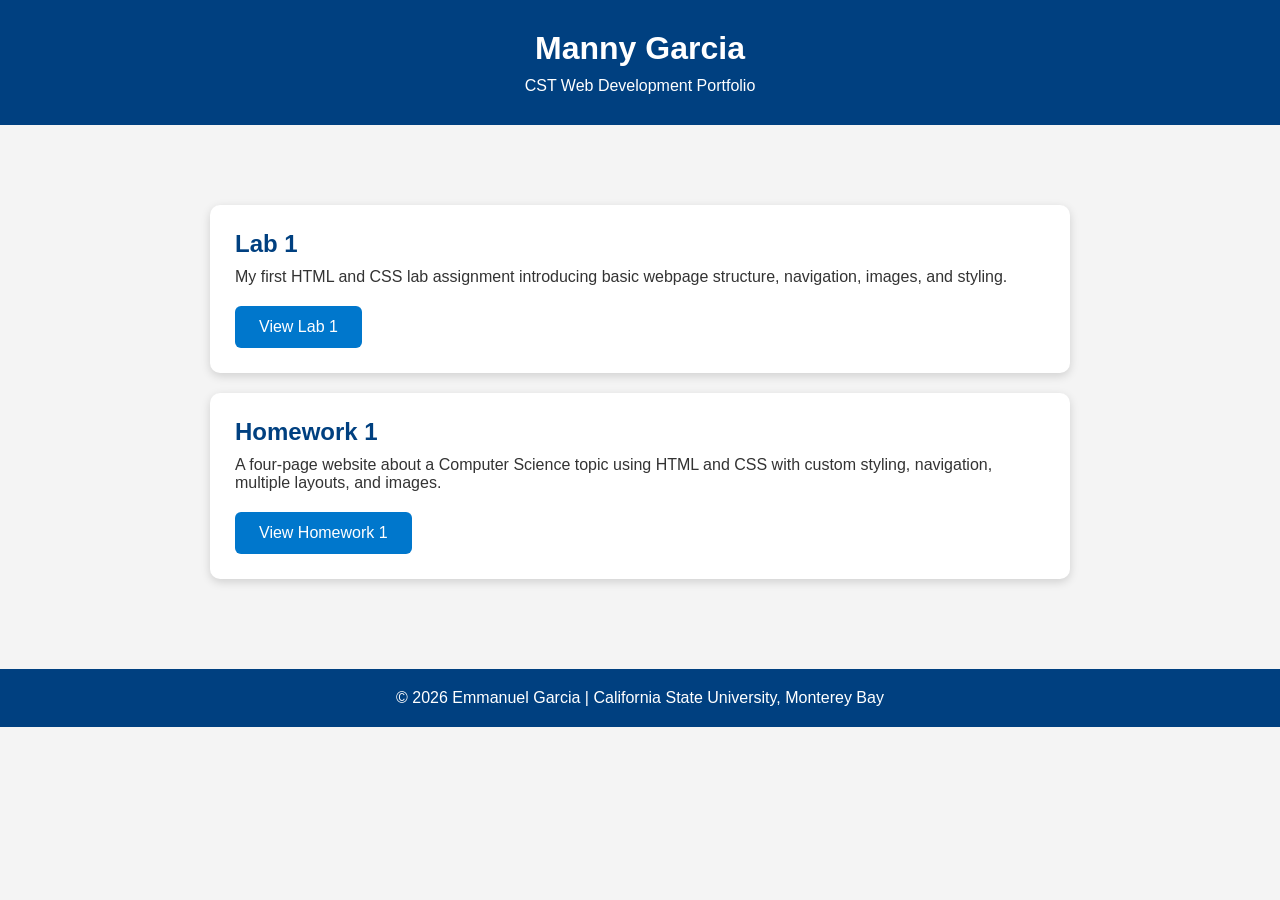
==== index.html @ ed405190 "Update index.html" ====
<!DOCTYPE html>
<html lang="en">
<head>
    <meta charset="UTF-8">
    <meta name="viewport" content="width=device-width, initial-scale=1.0">
    <title>Emmanuel Garcia | CST 336 Web Development</title>

    <style>
        *{
            margin:0;
            padding:0;
            box-sizing:border-box;
        }

        body{
            font-family:Arial, Helvetica, sans-serif;
            background:#f4f4f4;
            color:#333;
        }

        header{
            background:#004080;
            color:white;
            padding:30px;
            text-align:center;
        }

        header h1{
            margin-bottom:10px;
        }

        main{
            max-width:900px;
            margin:40px auto;
            padding:20px;
        }

        .assignment{
            background:white;
            margin:20px 0;
            padding:25px;
            border-radius:10px;
            box-shadow:0 3px 10px rgba(0,0,0,.15);
        }

        .assignment h2{
            color:#004080;
            margin-bottom:10px;
        }

        .assignment p{
            margin-bottom:20px;
        }

        a.button{
            display:inline-block;
            background:#0077cc;
            color:white;
            text-decoration:none;
            padding:12px 24px;
            border-radius:6px;
            transition:.3s;
        }

        a.button:hover{
            background:#005fa3;
        }

        footer{
            margin-top:50px;
            text-align:center;
            padding:20px;
            background:#004080;
            color:white;
        }
    </style>

</head>

<body>

<header>
    <h1>Manny Garcia</h1>
    <p>CST Web Development Portfolio</p>
</header>

<main>

    <div class="assignment">
        <h2>Lab 1</h2>
        <p>
            My first HTML and CSS lab assignment introducing basic webpage
            structure, navigation, images, and styling.
        </p>

        <a class="button" href="lab1/">View Lab 1</a>
    </div>

    <div class="assignment">
        <h2>Homework 1</h2>
        <p>
            A four-page website about a Computer Science topic using HTML and
            CSS with custom styling, navigation, multiple layouts, and images.
        </p>

        <a class="button" href="hw1/">View Homework 1</a>
    </div>

</main>

<footer>
    <p>&copy; 2026 Emmanuel Garcia | California State University, Monterey Bay</p>
</footer>

</body>
</html>
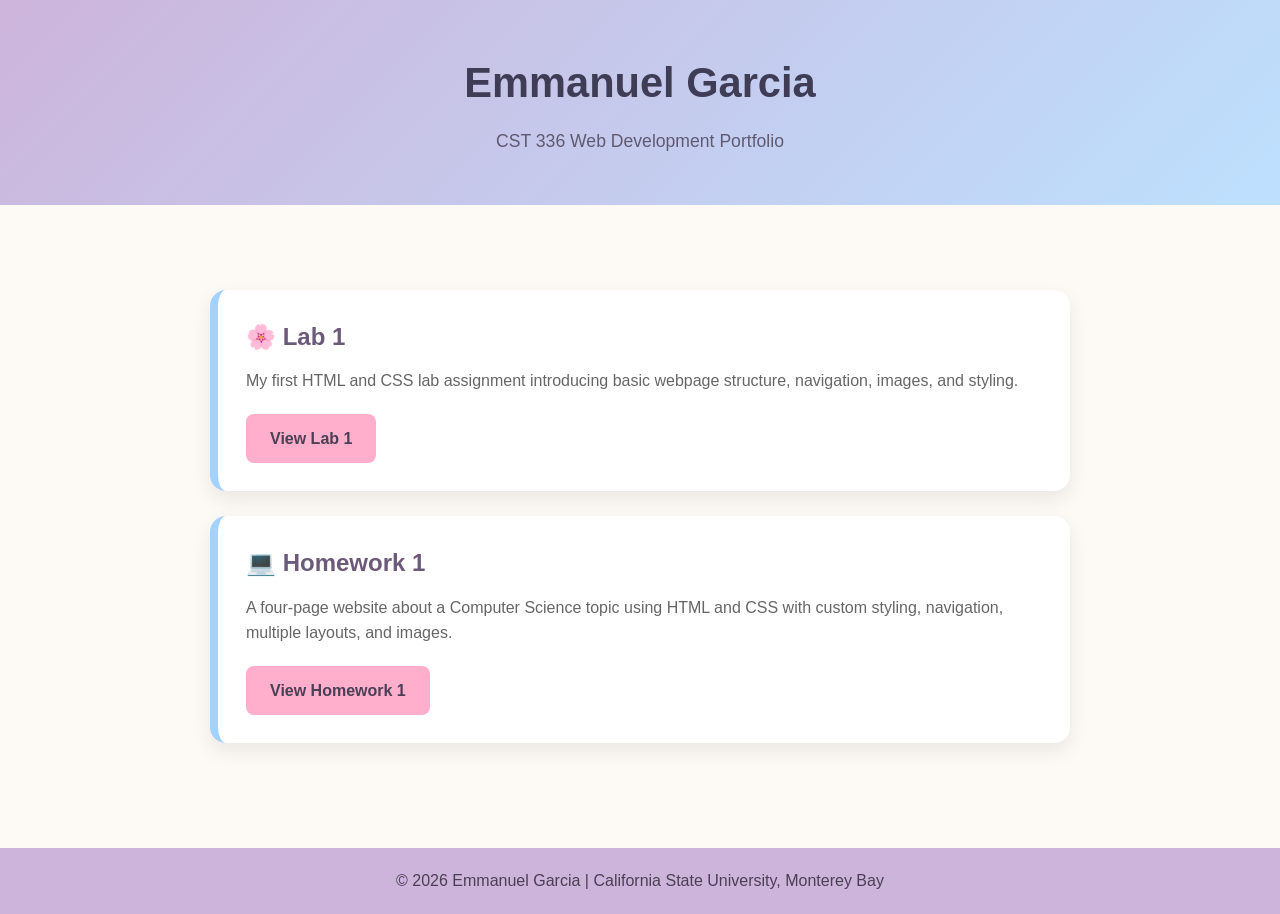
==== commit 088b3ff4: "Revamp styles and update header content Updated styles for body, header, and assignment sections. Ch" ====
--- a/index.html
+++ b/index.html
@@ -13,20 +13,27 @@
         }
 
         body{
-            font-family:Arial, Helvetica, sans-serif;
-            background:#f4f4f4;
-            color:#333;
+            font-family: Arial, Helvetica, sans-serif;
+            background:#fdfaf6;
+            color:#4a4a4a;
+            line-height:1.6;
         }
 
         header{
-            background:#004080;
-            color:white;
-            padding:30px;
+            background:linear-gradient(135deg, #cdb4db, #bde0fe);
+            color:#3f3d56;
+            padding:50px 20px;
             text-align:center;
         }
 
         header h1{
+            font-size:2.6rem;
             margin-bottom:10px;
+        }
+
+        header p{
+            font-size:1.1rem;
+            color:#5f5a72;
         }
 
         main{
@@ -36,42 +43,52 @@
         }
 
         .assignment{
-            background:white;
-            margin:20px 0;
-            padding:25px;
-            border-radius:10px;
-            box-shadow:0 3px 10px rgba(0,0,0,.15);
+            background:#ffffff;
+            margin:25px 0;
+            padding:28px;
+            border-radius:16px;
+            border-left:8px solid #a2d2ff;
+            box-shadow:0 8px 20px rgba(0,0,0,.08);
+            transition:transform .25s ease, box-shadow .25s ease;
+        }
+
+        .assignment:hover{
+            transform:translateY(-5px);
+            box-shadow:0 12px 28px rgba(0,0,0,.12);
         }
 
         .assignment h2{
-            color:#004080;
-            margin-bottom:10px;
+            color:#6d597a;
+            margin-bottom:12px;
         }
 
         .assignment p{
+            color:#666;
             margin-bottom:20px;
         }
 
         a.button{
             display:inline-block;
-            background:#0077cc;
-            color:white;
+            background:#ffafcc;
+            color:#4a3f55;
             text-decoration:none;
             padding:12px 24px;
-            border-radius:6px;
-            transition:.3s;
+            border-radius:8px;
+            font-weight:bold;
+            transition:all .25s ease;
         }
 
         a.button:hover{
-            background:#005fa3;
+            background:#ffc8dd;
+            transform:scale(1.05);
         }
 
         footer{
-            margin-top:50px;
+            margin-top:60px;
             text-align:center;
             padding:20px;
-            background:#004080;
-            color:white;
+            background:#cdb4db;
+            color:#4a3f55;
         }
     </style>
 
@@ -80,14 +97,14 @@
 <body>
 
 <header>
-    <h1>Manny Garcia</h1>
-    <p>CST Web Development Portfolio</p>
+    <h1>Emmanuel Garcia</h1>
+    <p>CST 336 Web Development Portfolio</p>
 </header>
 
 <main>
 
     <div class="assignment">
-        <h2>Lab 1</h2>
+        <h2>🌸 Lab 1</h2>
         <p>
             My first HTML and CSS lab assignment introducing basic webpage
             structure, navigation, images, and styling.
@@ -97,7 +114,7 @@
     </div>
 
     <div class="assignment">
-        <h2>Homework 1</h2>
+        <h2>💻 Homework 1</h2>
         <p>
             A four-page website about a Computer Science topic using HTML and
             CSS with custom styling, navigation, multiple layouts, and images.
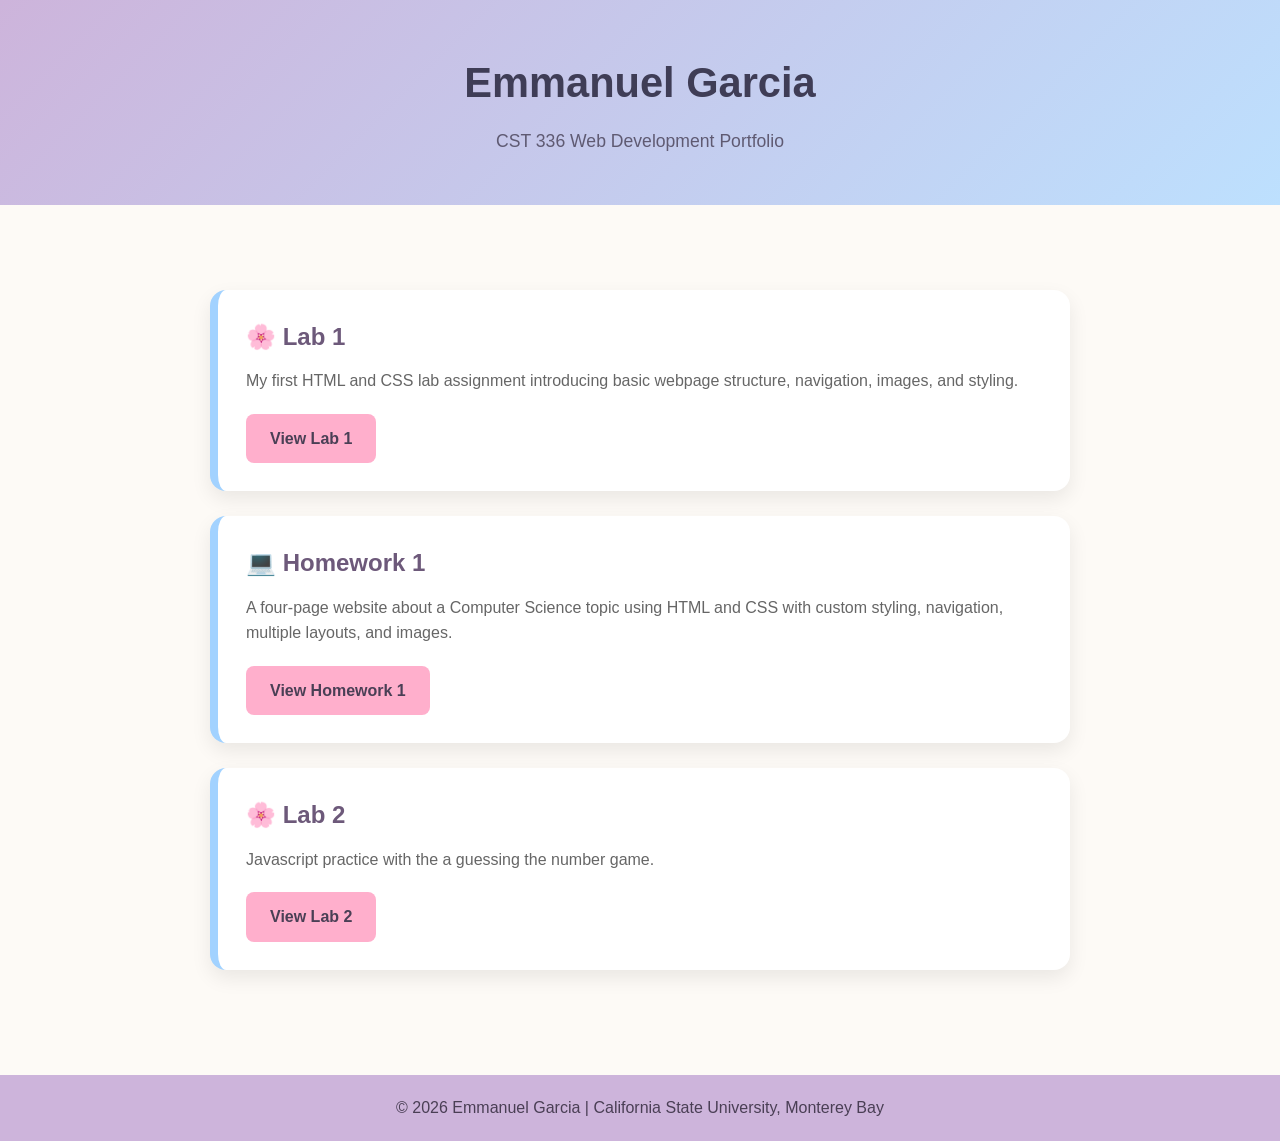
==== commit edb13f71: "Add Lab 2 assignment section to index.html" ====
--- a/index.html
+++ b/index.html
@@ -122,6 +122,15 @@
 
         <a class="button" href="hw1/">View Homework 1</a>
     </div>
+    
+    <div class="assignment">
+        <h2>🌸 Lab 2</h2>
+        <p>
+            Javascript practice with the a guessing the number game. 
+        </p>
+
+        <a class="button" href="lab2/">View Lab 2</a>
+    </div>
 
 </main>
 
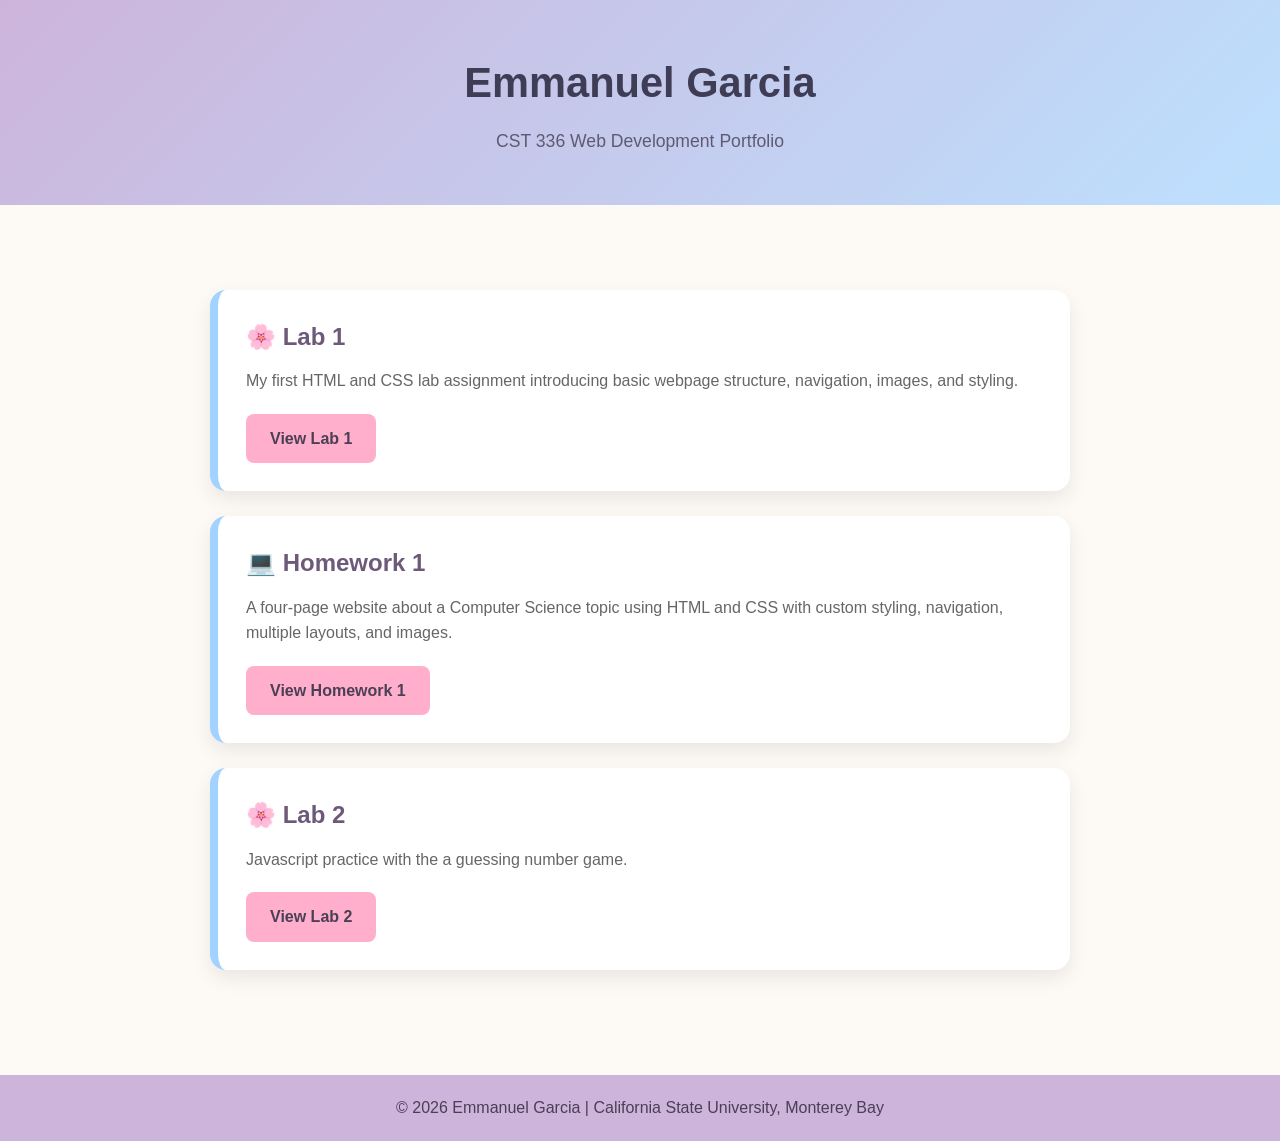
==== commit 606c4491: "Fix typo in Lab 2 description" ====
--- a/index.html
+++ b/index.html
@@ -126,7 +126,7 @@
     <div class="assignment">
         <h2>🌸 Lab 2</h2>
         <p>
-            Javascript practice with the a guessing the number game. 
+            Javascript practice with the a guessing number game. 
         </p>
 
         <a class="button" href="lab2/">View Lab 2</a>
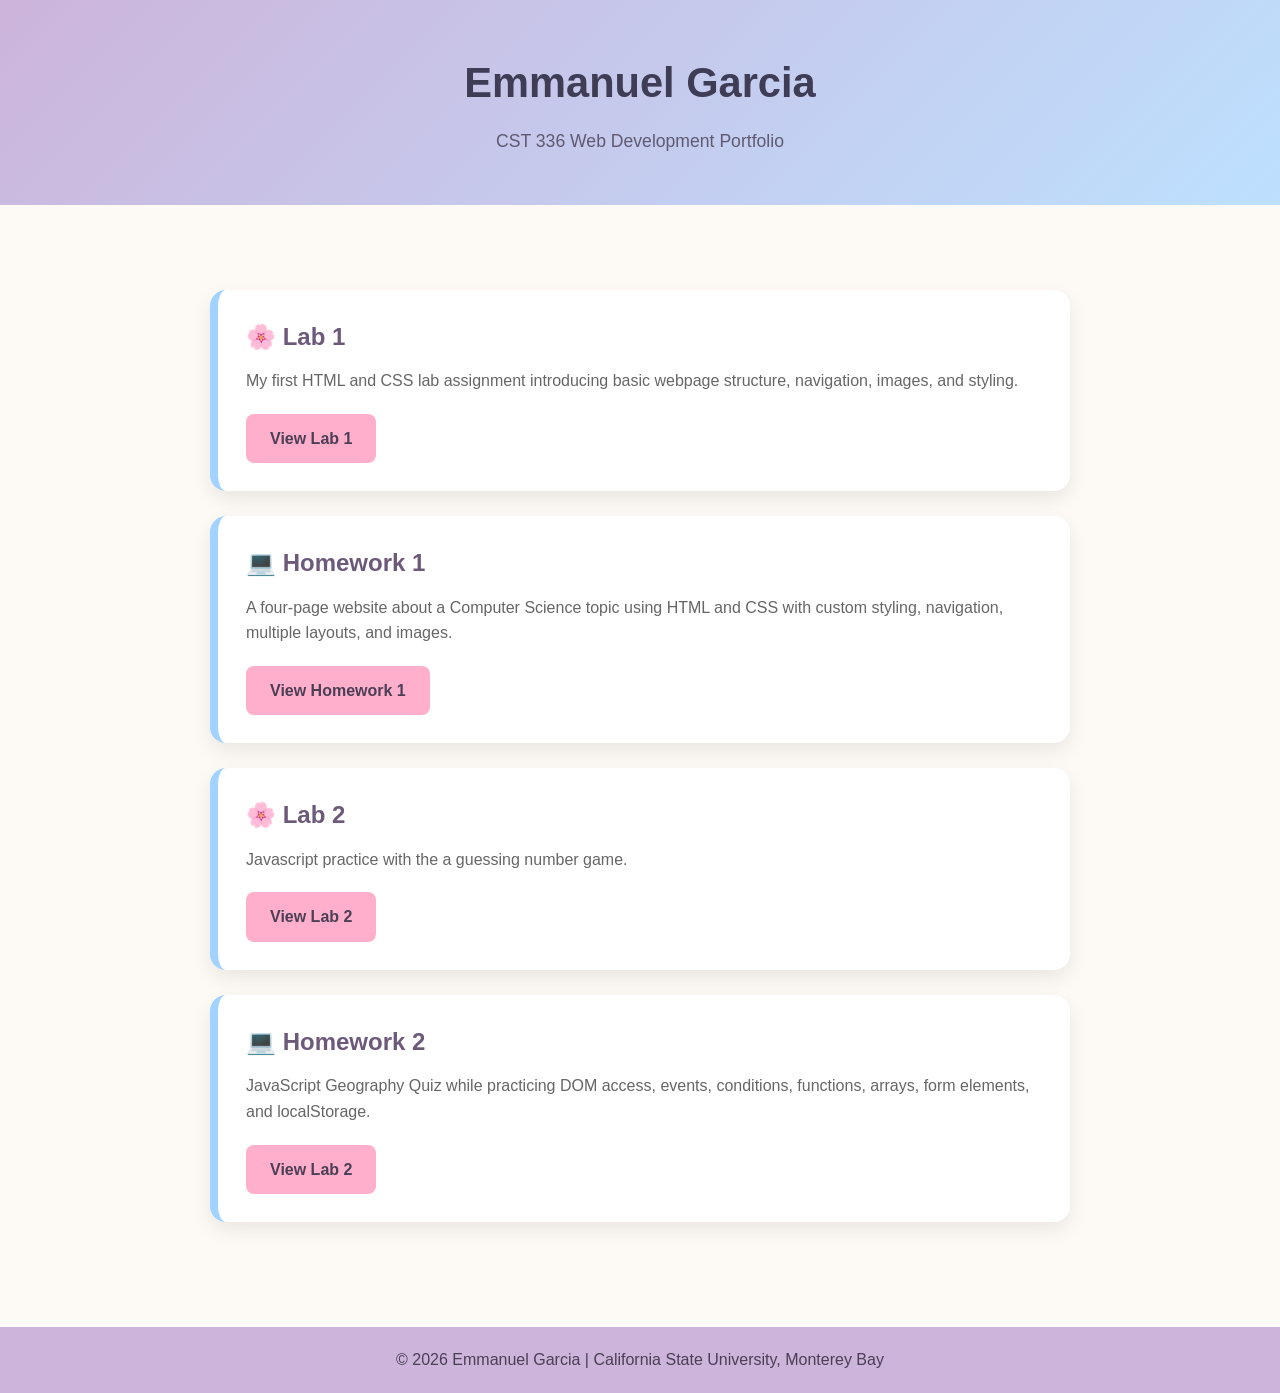
==== commit 03edf0d9: "Add Homework 2 section to index.html Added Homework 2 section with description and link." ====
--- a/index.html
+++ b/index.html
@@ -132,6 +132,15 @@
         <a class="button" href="lab2/">View Lab 2</a>
     </div>
 
+    <div class="assignment">
+        <h2>💻 Homework 2</h2>
+        <p>
+            JavaScript Geography Quiz while practicing DOM access, events, conditions, functions, arrays, form elements, and localStorage.
+        </p>
+
+        <a class="button" href="hw2/">View Lab 2</a>
+    </div>
+
 </main>
 
 <footer>
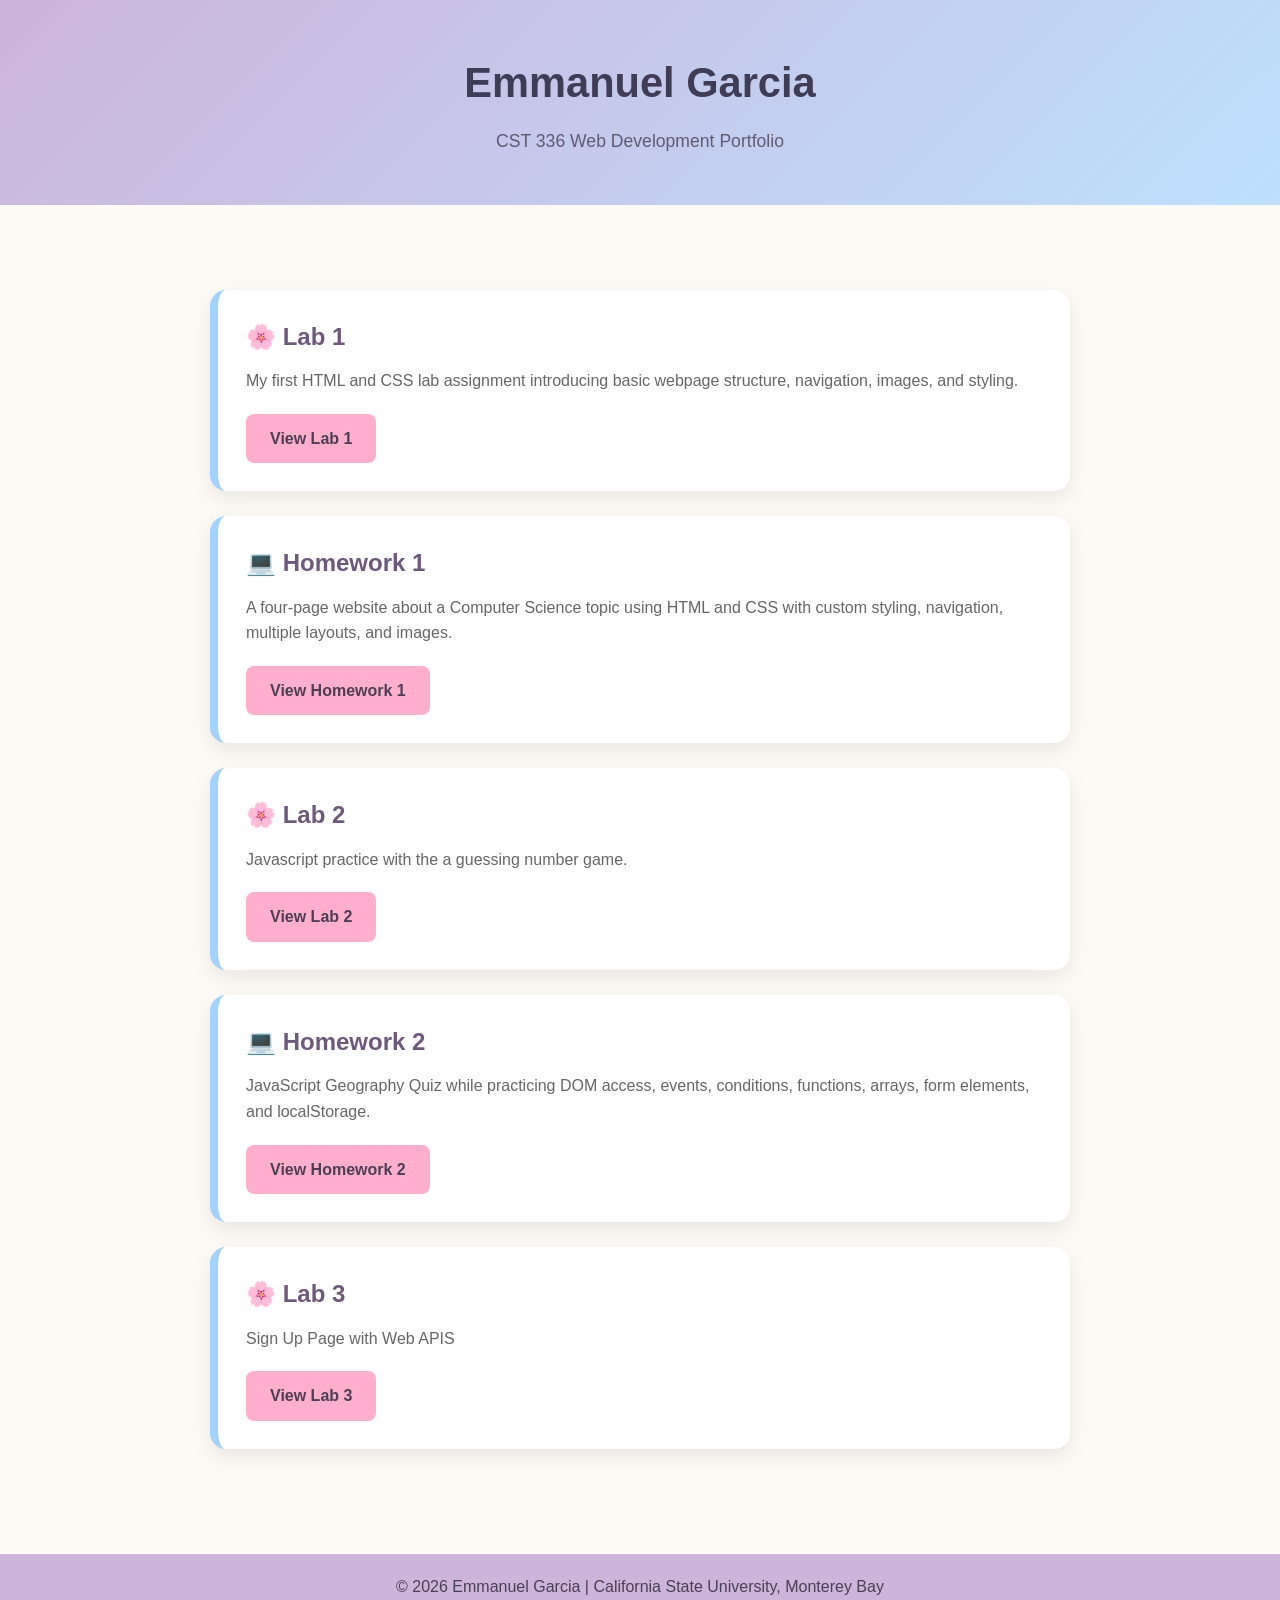
==== commit cf626d3a: "Update links and add Lab 3 section to index.html" ====
--- a/index.html
+++ b/index.html
@@ -138,7 +138,16 @@
             JavaScript Geography Quiz while practicing DOM access, events, conditions, functions, arrays, form elements, and localStorage.
         </p>
 
-        <a class="button" href="hw2/">View Lab 2</a>
+        <a class="button" href="hw2/">View Homework 2</a>
+    </div>
+
+    <div class="assignment">
+        <h2>🌸 Lab 3</h2>
+        <p>
+            Sign Up Page with Web APIS
+        </p>
+
+        <a class="button" href="lab3/">View Lab 3</a>
     </div>
 
 </main>
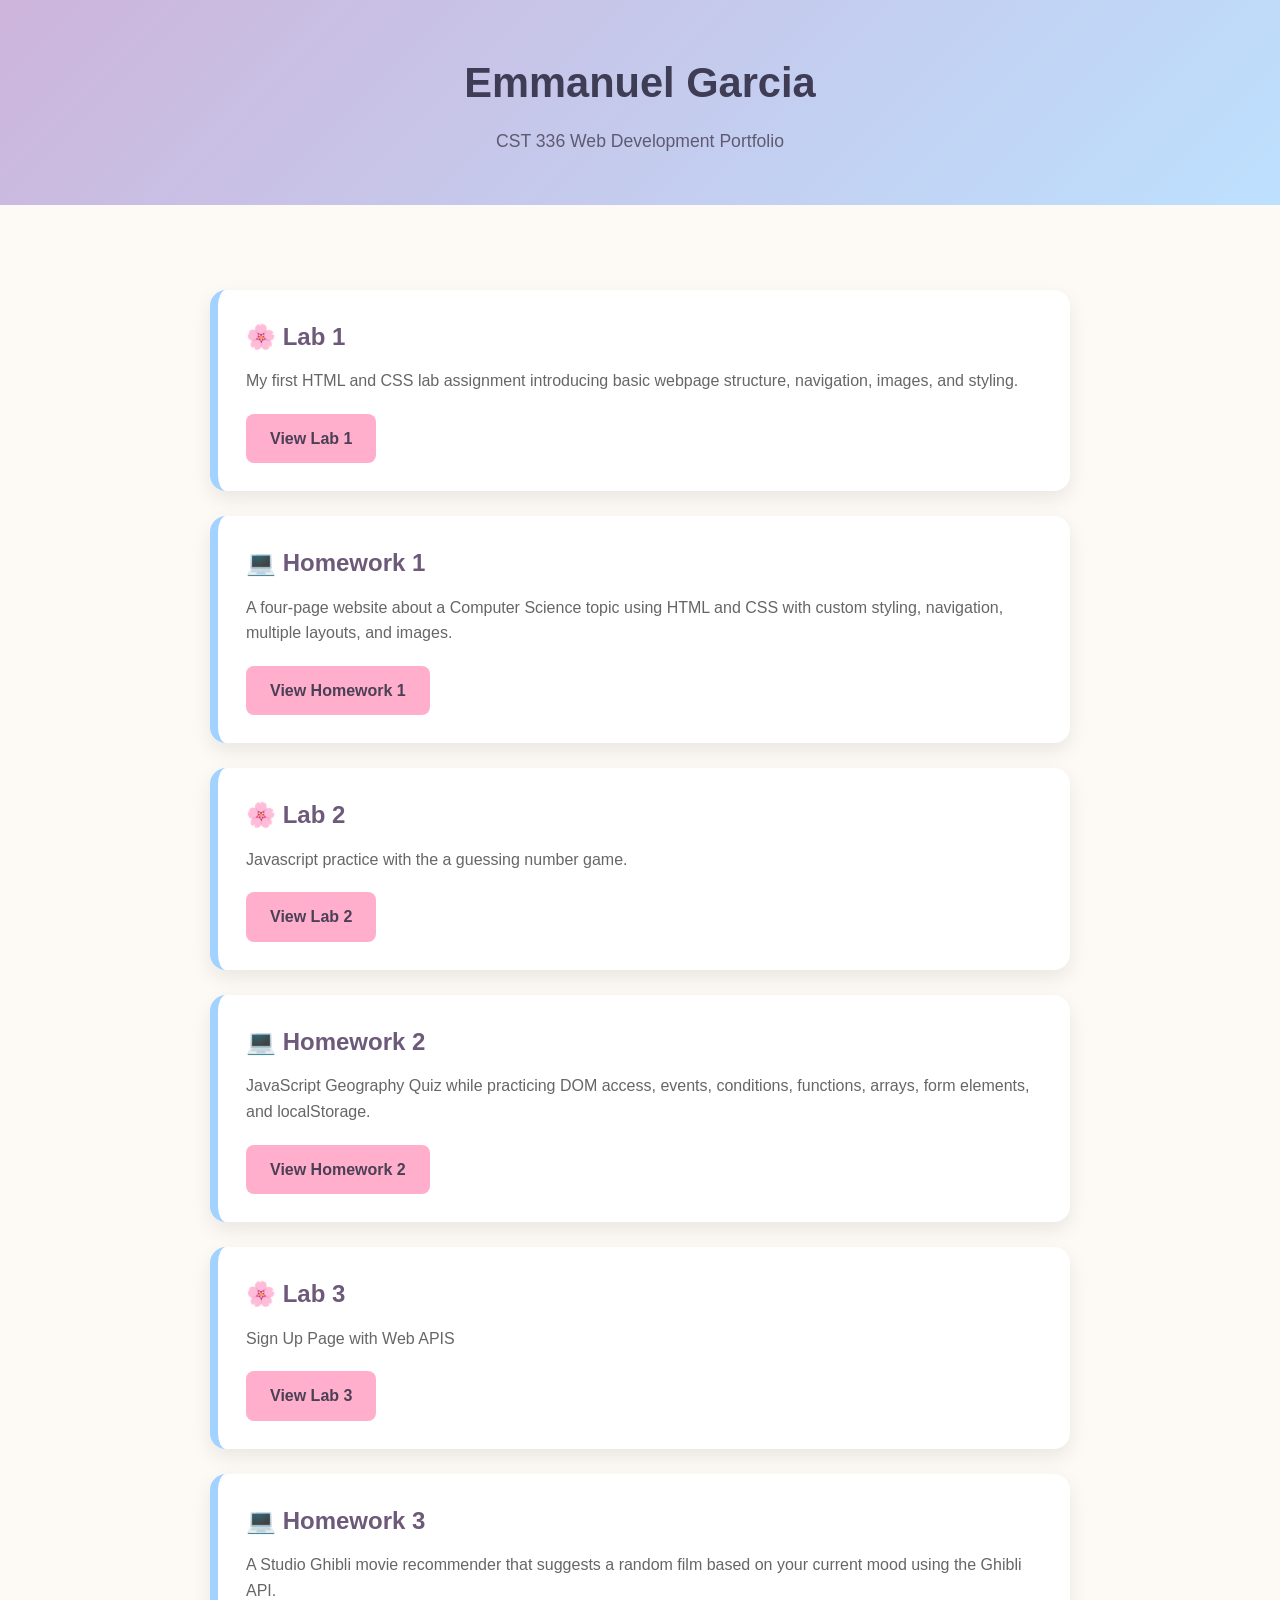
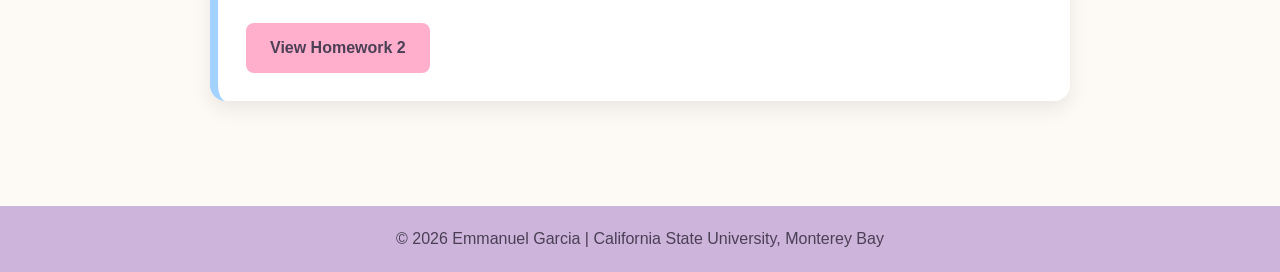
==== commit 6dfbd719: "Add Homework 3 section to index.html Added Homework 3 section with description and link." ====
--- a/index.html
+++ b/index.html
@@ -150,6 +150,15 @@
         <a class="button" href="lab3/">View Lab 3</a>
     </div>
 
+    <div class="assignment">
+        <h2>💻 Homework 3</h2>
+        <p>
+            A Studio Ghibli movie recommender that suggests a random film based on your current mood using the Ghibli API.
+        </p>
+
+        <a class="button" href="hw3/">View Homework 2</a>
+    </div>
+
 </main>
 
 <footer>
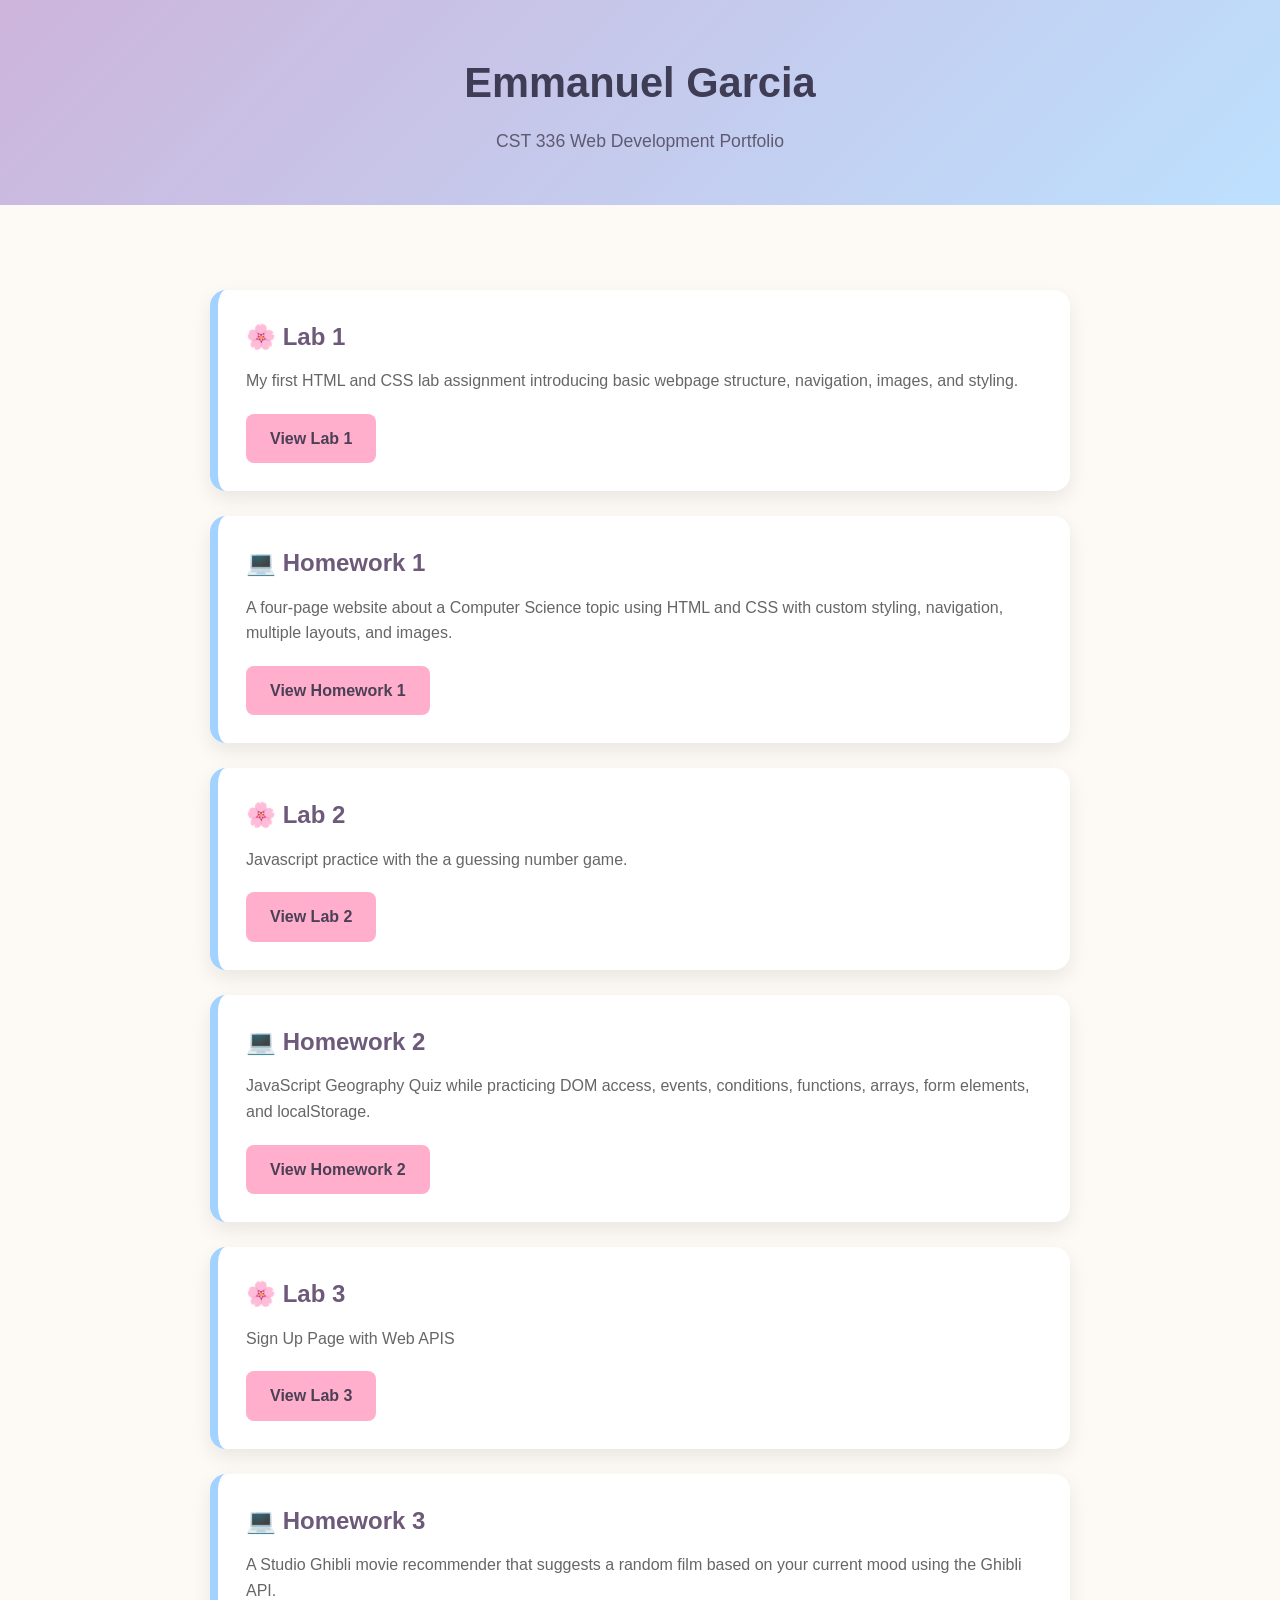
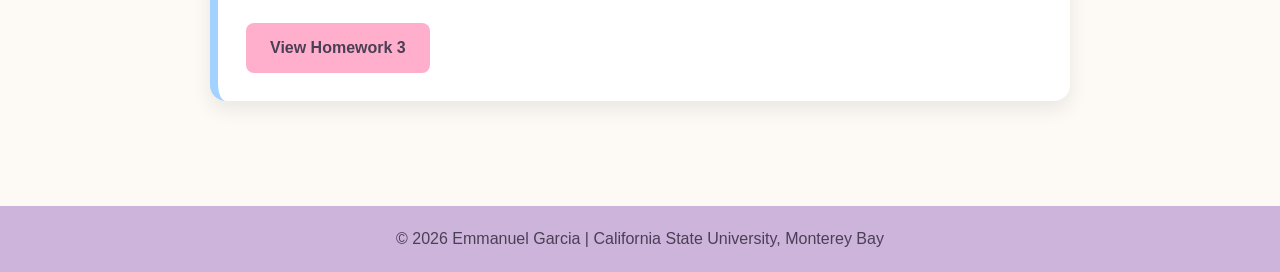
==== commit e5a68a15: "Update link to Homework 3 in index.html" ====
--- a/index.html
+++ b/index.html
@@ -156,7 +156,7 @@
             A Studio Ghibli movie recommender that suggests a random film based on your current mood using the Ghibli API.
         </p>
 
-        <a class="button" href="hw3/">View Homework 2</a>
+        <a class="button" href="hw3/">View Homework 3</a>
     </div>
 
 </main>
